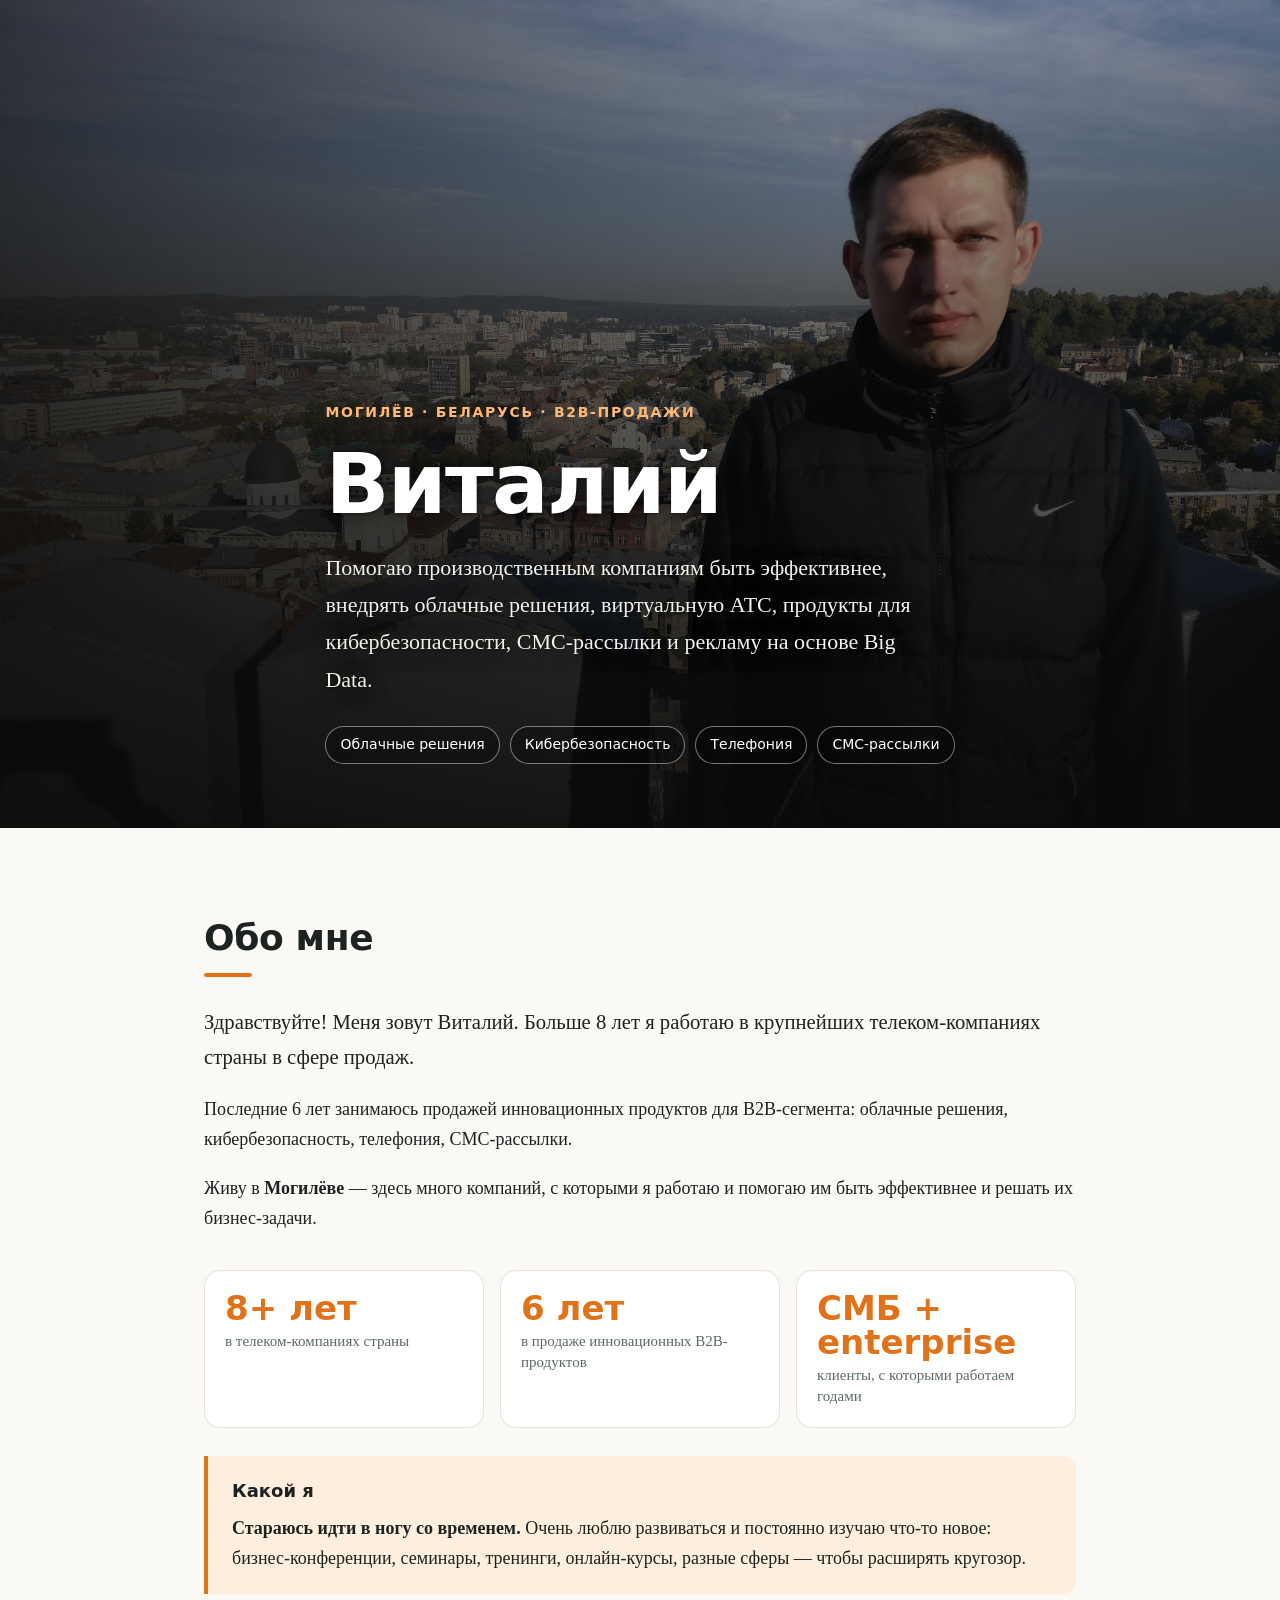
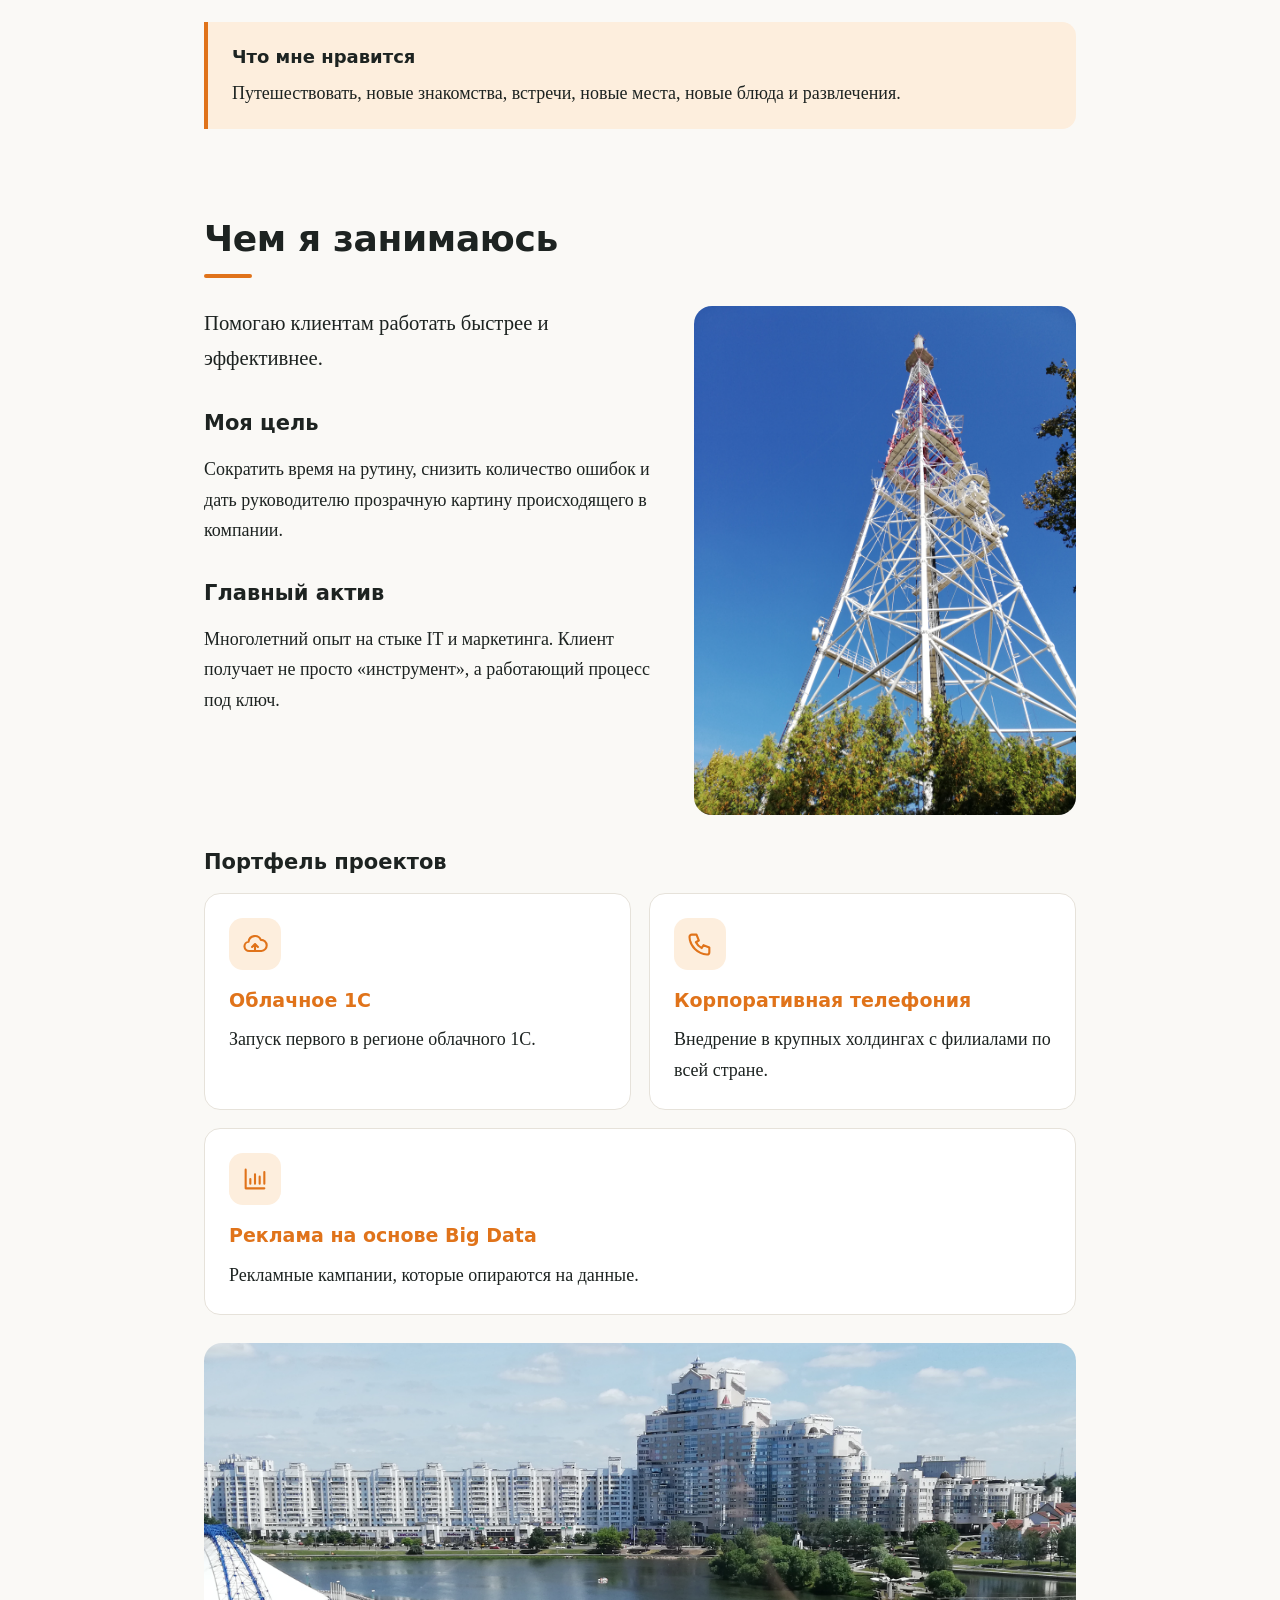
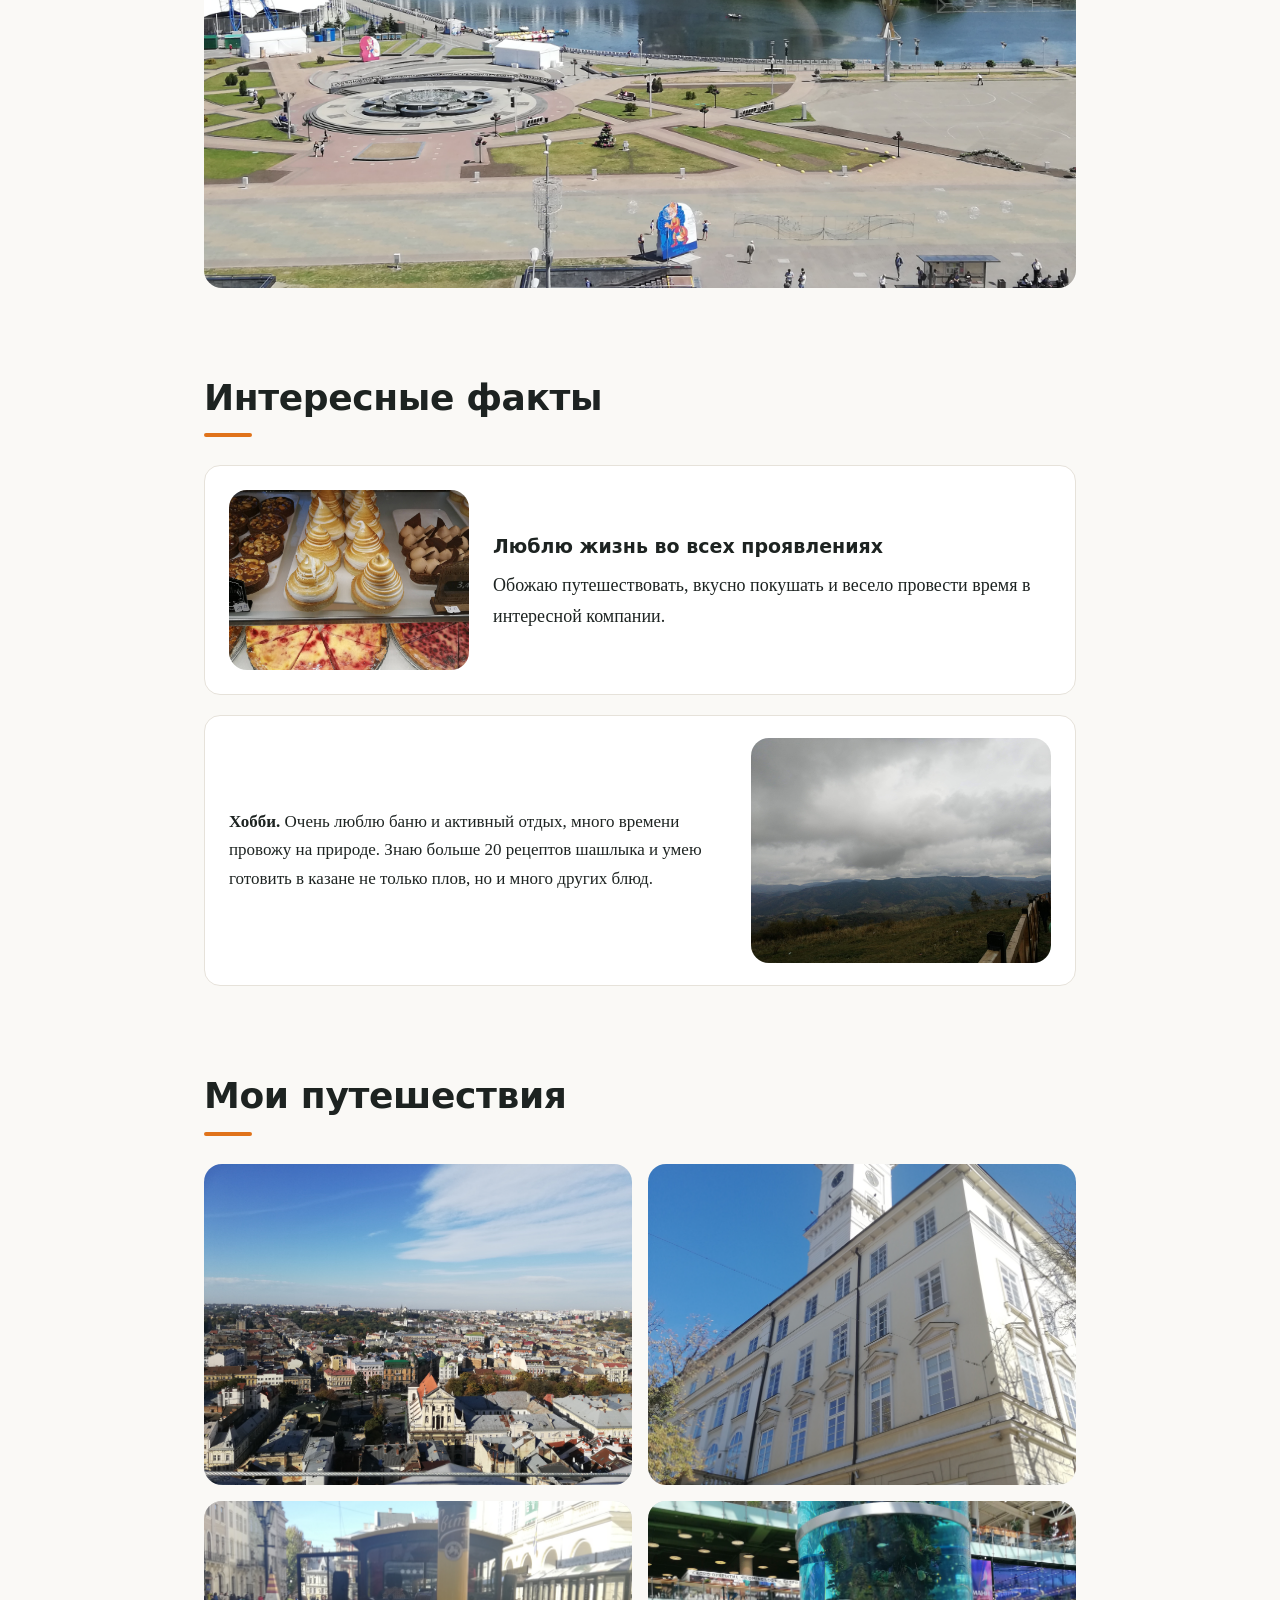
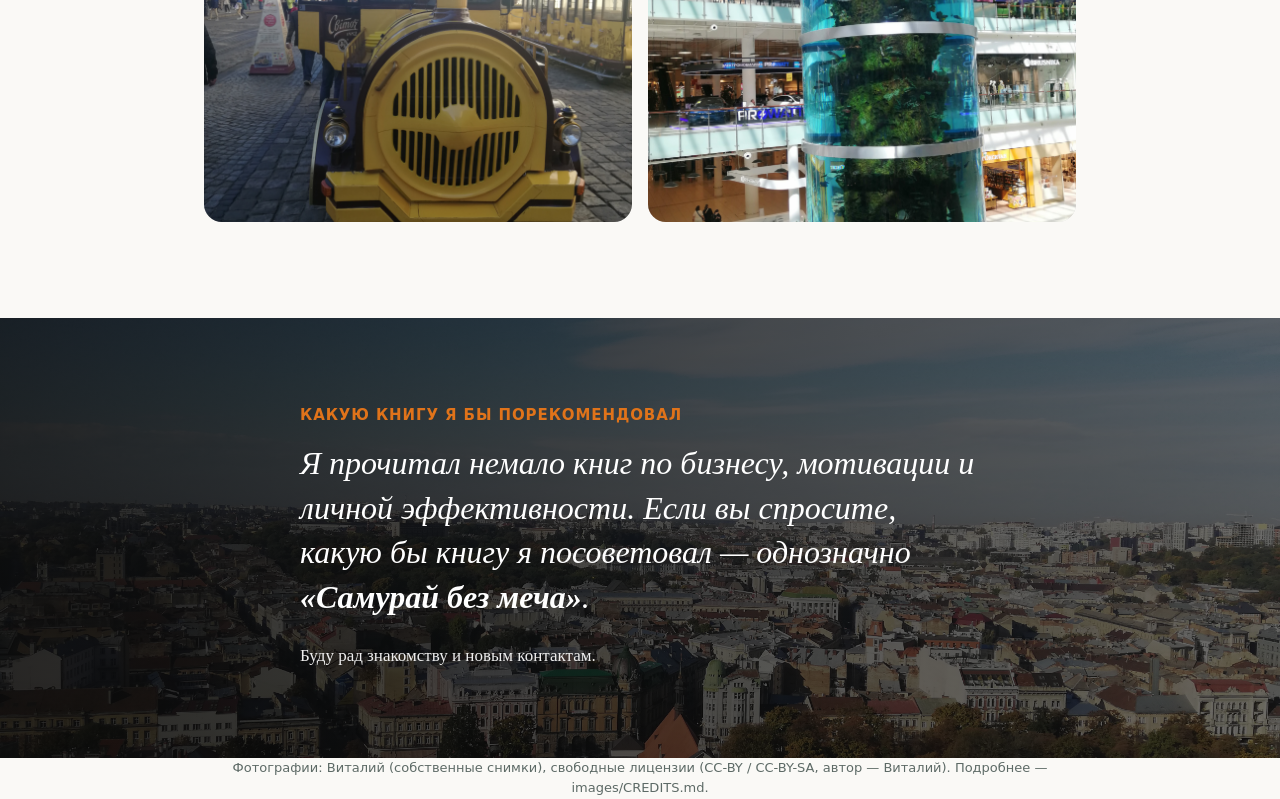
==== index.html @ 1b04d315 "Persona page Co-Authored-By: Claude Sonnet 5.5 <noreply@anthropic.com>" ====
<!doctype html>
<html lang="ru">
<head>
<meta charset="utf-8">
<meta name="viewport" content="width=device-width, initial-scale=1">
<title>Виталий — Persona: B2B-продажи инновационных решений, Могилёв</title>
<meta name="description" content="Виталий из Могилёва: больше 8 лет в телеком-продажах, облачные решения, кибербезопасность, телефония и автоматизация бизнеса.">
<style>
:root{--accent:#e0731a;--accent-soft:#fdeedd;--ink:#1d2321;--muted:#5d6a66;--bg:#faf9f6;--card:#fff;--line:#e6e2da}
*{box-sizing:border-box;margin:0;padding:0}
html{scroll-behavior:smooth}
body{font-family:Georgia,"Times New Roman",serif;color:var(--ink);background:var(--bg);line-height:1.7;font-size:18px;-webkit-font-smoothing:antialiased}
h1,h2,h3,.tag,.chip{font-family:"Segoe UI",system-ui,-apple-system,Roboto,Helvetica,Arial,sans-serif}
.wrap{max-width:920px;margin:0 auto;padding:0 24px}
section{padding:88px 0 0}
h2{font-size:clamp(28px,4vw,36px);line-height:1.2;letter-spacing:-.01em;margin-bottom:28px}
h2::after{content:"";display:block;width:48px;height:4px;background:var(--accent);border-radius:2px;margin-top:14px}
p+p{margin-top:1em}
img{display:block;width:100%;height:100%;object-fit:cover}
b{color:var(--ink)}

.hero{position:relative;min-height:92vh;display:flex;align-items:flex-end;color:#fff;overflow:hidden;background:#111}
.hero>img{position:absolute;top:0;bottom:0;right:0;left:0;width:100%;object-position:80% 30%}
.hero::before{content:"";position:absolute;inset:0;z-index:1;background:linear-gradient(to top,rgba(10,10,10,.92) 0%,rgba(10,10,10,.7) 40%,rgba(10,10,10,.3) 100%),linear-gradient(to right,rgba(10,10,10,.65) 0%,rgba(10,10,10,0) 65%)}
.hero h1,.hero p{text-shadow:0 1px 3px rgba(0,0,0,.35),0 2px 22px rgba(0,0,0,.6)}
.hero .wrap{max-width:900px;position:relative;z-index:2;padding-bottom:64px;padding-top:100px}
.tag{display:inline-block;font-size:14px;letter-spacing:.12em;text-transform:uppercase;color:var(--accent);font-weight:600;margin-bottom:16px}
.hero h1{font-size:clamp(44px,9vw,84px);line-height:1.05;letter-spacing:-.02em;margin-bottom:20px}
.hero p{max-width:620px;font-size:clamp(18px,2.4vw,22px);color:#f1f1ee}
.chips{display:flex;flex-wrap:wrap;gap:10px;margin-top:28px}
.chip{font-size:14px;padding:6px 14px;border:1px solid rgba(255,255,255,.45);border-radius:99px;background:rgba(0,0,0,.25)}

.lead{font-size:1.15em}
.about{display:grid;grid-template-columns:1fr;gap:32px}
.stats{display:grid;grid-template-columns:repeat(3,1fr);gap:16px;margin-top:36px}
.stat{background:var(--card);border:1px solid var(--line);border-radius:16px;padding:20px}
.stat strong{display:block;font:700 34px/1 "Segoe UI",system-ui,sans-serif;color:var(--accent);margin-bottom:6px}
.stat span{font-size:15px;color:var(--muted);line-height:1.4;display:block}
.quote-box{background:var(--accent-soft);border-left:4px solid var(--accent);border-radius:0 14px 14px 0;padding:20px 24px;margin-top:28px}
.quote-box h3{font-size:18px;margin-bottom:6px}

.work{display:grid;grid-template-columns:1.2fr 1fr;gap:32px;align-items:start}
.photo{border-radius:18px;overflow:hidden;background:#ddd}
.photo.tall{aspect-ratio:3/4}
.photo.wide{aspect-ratio:16/10}
.stack{display:grid;gap:20px}
h3.sub{font-size:21px;margin:30px 0 12px}
.projects{list-style:none;display:grid;gap:12px}
.projects li{background:var(--card);border:1px solid var(--line);border-radius:14px;padding:16px 20px 16px 52px;position:relative;font-family:"Segoe UI",system-ui,sans-serif;font-weight:600;font-size:17px;line-height:1.45}
.projects li::before{content:"";position:absolute;left:20px;top:22px;width:14px;height:14px;border-radius:50%;background:var(--accent)}

.facts{display:grid;grid-template-columns:repeat(2,1fr);gap:20px}
.cards{display:grid;grid-template-columns:repeat(2,1fr);gap:18px}
.cards .wide{grid-column:1/-1}
.ico{width:52px;height:52px;border-radius:14px;background:var(--accent-soft);color:var(--accent);display:flex;align-items:center;justify-content:center;margin-bottom:14px}
.ico svg{width:28px;height:28px;fill:none;stroke:currentColor;stroke-width:1.8;stroke-linecap:round;stroke-linejoin:round}
.card.pc h3{color:var(--accent)}
.facts.nf{list-style:none;grid-template-columns:1fr;counter-reset:f}
.facts.nf li{counter-increment:f;position:relative;padding:22px 24px 22px 72px;background:var(--card);border:1px solid var(--line);border-radius:16px;font-size:17px}
.facts.nf li::before{content:counter(f);position:absolute;left:22px;top:20px;width:34px;height:34px;border-radius:50%;background:var(--accent);color:#fff;font:700 16px/34px "Segoe UI",system-ui,sans-serif;text-align:center}
.facts.nf li.hobby{counter-increment:none;padding-left:24px;display:grid;grid-template-columns:1fr minmax(180px,300px);gap:24px;align-items:center}
.facts.nf li.hobby::before{display:none}
.facts.nf li.hobby .photo{aspect-ratio:4/3}
.card{background:var(--card);border:1px solid var(--line);border-radius:16px;padding:24px}
.card h3{font-size:19px;margin-bottom:8px}
.card.full{grid-column:1/-1}
.card.media{display:grid;grid-template-columns:240px 1fr;gap:24px;align-items:center}
.card.media .photo{aspect-ratio:4/3}
.gallery{display:grid;grid-template-columns:repeat(2,1fr);gap:16px}
.gallery .photo{position:relative;aspect-ratio:4/3;margin:0}
.gallery figcaption{position:absolute;left:0;right:0;bottom:0;padding:36px 16px 12px;color:#fff;font:600 15px/1.3 "Segoe UI",system-ui,sans-serif;background:linear-gradient(to top,rgba(0,0,0,.7),rgba(0,0,0,0))}

.finale{position:relative;margin-top:96px;color:#fff;overflow:hidden;background:#111;min-height:440px;display:flex;align-items:center}
.finale>img{position:absolute;inset:0;object-position:50% 45%}
.finale::before{content:"";position:absolute;inset:0;z-index:1;background:linear-gradient(90deg,rgba(10,10,10,.86),rgba(10,10,10,.58))}
.finale .wrap{position:relative;z-index:2;padding-top:72px;padding-bottom:72px}
blockquote{font-size:clamp(22px,3.4vw,32px);line-height:1.4;max-width:680px;font-style:italic}
blockquote small{display:block;font:600 15px/1.5 "Segoe UI",system-ui,sans-serif;font-style:normal;color:var(--accent);margin-top:18px;letter-spacing:.06em;text-transform:uppercase}
.finale p.note{margin-top:22px;max-width:560px;color:#eee;font-size:17px}

footer{padding:36px 0 44px;font:13px/1.6 "Segoe UI",system-ui,sans-serif;color:var(--muted);text-align:center}

@media(max-width:720px){
 body{font-size:17px}
 section{padding-top:64px}
 .work,.facts,.cards,.facts.nf li.hobby{grid-template-columns:1fr}
 .stats{grid-template-columns:1fr}
 .hero{min-height:80vh}
 .hero>img{object-position:78% 30%}
 .hero::before{background:linear-gradient(to top,rgba(10,12,12,.9) 0%,rgba(10,12,12,.6) 45%,rgba(10,12,12,.2) 100%)}
 .card.media,.gallery{grid-template-columns:1fr}
 .finale{min-height:0}
}
</style>
</head>
<body>

<header class="hero">
  <img src="images/me.jpg" alt="Виталий">
  <div class="wrap">
    <span class="tag" style="color:#ffb877">Могилёв · Беларусь · B2B-продажи</span>
    <h1>Виталий</h1>
    <p>Помогаю производственным компаниям быть эффективнее, внедрять облачные решения, виртуальную АТС, продукты для кибербезопасности, СМС-рассылки и рекламу на основе Big Data.</p>
    <div class="chips"><span class="chip">Облачные решения</span><span class="chip">Кибербезопасность</span><span class="chip">Телефония</span><span class="chip">СМС-рассылки</span></div>
  </div>
</header>

<main class="wrap">

<section id="about">
  <h2>Обо мне</h2>
  <div class="about">
    <div>
      <p class="lead">Здравствуйте! Меня зовут Виталий. Больше 8 лет я работаю в крупнейших телеком-компаниях страны в сфере продаж.</p>
      <p>Последние 6 лет занимаюсь продажей инновационных продуктов для B2B-сегмента: облачные решения, кибербезопасность, телефония, СМС-рассылки.</p>
      <p>Живу в <b>Могилёве</b> — здесь много компаний, с которыми я работаю и помогаю им быть эффективнее и решать их бизнес-задачи.</p>
    </div>
  </div>
  <div class="stats">
    <div class="stat"><strong>8+ лет</strong><span>в телеком-компаниях страны</span></div>
    <div class="stat"><strong>6 лет</strong><span>в продаже инновационных B2B-продуктов</span></div>
    <div class="stat"><strong>СМБ + enterprise</strong><span>клиенты, с которыми работаем годами</span></div>
  </div>
  <div class="quote-box">
    <h3>Какой я</h3>
    <p><b>Стараюсь идти в ногу со временем.</b> Очень люблю развиваться и постоянно изучаю что-то новое: бизнес-конференции, семинары, тренинги, онлайн-курсы, разные сферы — чтобы расширять кругозор.</p>
  </div>
  <div class="quote-box">
    <h3>Что мне нравится</h3>
    <p>Путешествовать, новые знакомства, встречи, новые места, новые блюда и развлечения.</p>
  </div>
</section>

<section id="work">
  <h2>Чем я занимаюсь</h2>
  <div class="work">
    <div>
      <p class="lead">Помогаю клиентам работать быстрее и эффективнее.</p>
      <h3 class="sub">Моя цель</h3>
      <p>Сократить время на рутину, снизить количество ошибок и дать руководителю прозрачную картину происходящего в компании.</p>
      <h3 class="sub">Главный актив</h3>
      <p>Многолетний опыт на стыке IT и маркетинга. Клиент получает не просто «инструмент», а работающий процесс под ключ.</p>
    </div>
    <div class="stack">
      <div class="photo tall"><img src="images/telecom.jpg" alt="Телеком" loading="lazy"></div>
    </div>
  </div>

  <h3 class="sub">Портфель проектов</h3>
  <div class="cards">
    <article class="card pc">
      <div class="ico" aria-hidden="true"><svg viewBox="0 0 24 24"><path d="M7 18a4 4 0 0 1-.5-7.97A5.5 5.5 0 0 1 17 8.5a4.75 4.75 0 0 1 .5 9.5z"/><path d="M12 12v5M9.5 14.5 12 12l2.5 2.5"/></svg></div>
      <h3>Облачное 1С</h3>
      <p>Запуск первого в регионе облачного 1С.</p>
    </article>
    <article class="card pc">
      <div class="ico" aria-hidden="true"><svg viewBox="0 0 24 24"><path d="M5 4h4l2 5-2.5 1.5a11 11 0 0 0 5 5L15 13l5 2v4a2 2 0 0 1-2 2A16 16 0 0 1 3 6a2 2 0 0 1 2-2z"/></svg></div>
      <h3>Корпоративная телефония</h3>
      <p>Внедрение в крупных холдингах с филиалами по всей стране.</p>
    </article>
    <article class="card pc wide">
      <div class="ico" aria-hidden="true"><svg viewBox="0 0 24 24"><path d="M4 20V4M4 20h16"/><path d="M8 16v-4M12 16V8M16 16v-6M20 16V6"/></svg></div>
      <h3>Реклама на основе Big Data</h3>
      <p>Рекламные кампании, которые опираются на данные.</p>
    </article>
  </div>
  <div class="photo wide" style="margin-top:28px"><img src="images/MINSK.jpg" alt="Современный город" loading="lazy"></div>
</section>

<section id="facts">
  <h2>Интересные факты</h2>
  <div class="card media">
    <div class="photo"><img src="images/cake.jpg" alt="Десерты в витрине" loading="lazy"></div>
    <div>
      <h3>Люблю жизнь во всех проявлениях</h3>
      <p>Обожаю путешествовать, вкусно покушать и весело провести время в интересной компании.</p>
    </div>
  </div>
  <ol class="facts nf" style="margin-top:20px">
    <li class="hobby"><span><b>Хобби.</b> Очень люблю баню и активный отдых, много времени провожу на природе. Знаю больше 20 рецептов шашлыка и умею готовить в казане не только плов, но и много других блюд.</span><div class="photo wide"><img src="images/mountain.jpg" alt="Горы и природа" loading="lazy"></div></li>
  </ol>
</section>

<section id="places">
  <h2>Мои путешествия</h2>
  <div class="gallery">
    <figure class="photo"><img src="images/city.jpg" alt="Старый город сверху" loading="lazy"></figure>
    <figure class="photo"><img src="images/travel.jpg" alt="Ратуша со старинной башней" loading="lazy"></figure>
    <figure class="photo"><img src="images/train.jpg" alt="Туристический паровозик" loading="lazy" style="object-position:50% 55%"></figure>
    <figure class="photo"><img src="images/aqua.jpg" alt="Огромный аквариум" loading="lazy"></figure>
  </div>
</section>

</main>

<div class="finale">
  <img src="images/city.jpg" alt="" loading="lazy">
  <div class="wrap">
    <blockquote><small style="margin:0 0 14px">Какую книгу я бы порекомендовал</small>Я прочитал немало книг по бизнесу, мотивации и личной эффективности. Если вы спросите, какую бы книгу я посоветовал — однозначно <b style="color:#fff">«Самурай без меча»</b>.</blockquote>
    <p class="note">Буду рад знакомству и новым контактам.</p>
  </div>
</div>

<footer class="wrap">
  Фотографии: Виталий (собственные снимки), свободные лицензии (CC-BY / CC-BY-SA, автор — Виталий). Подробнее — images/CREDITS.md.
</footer>

</body>
</html>
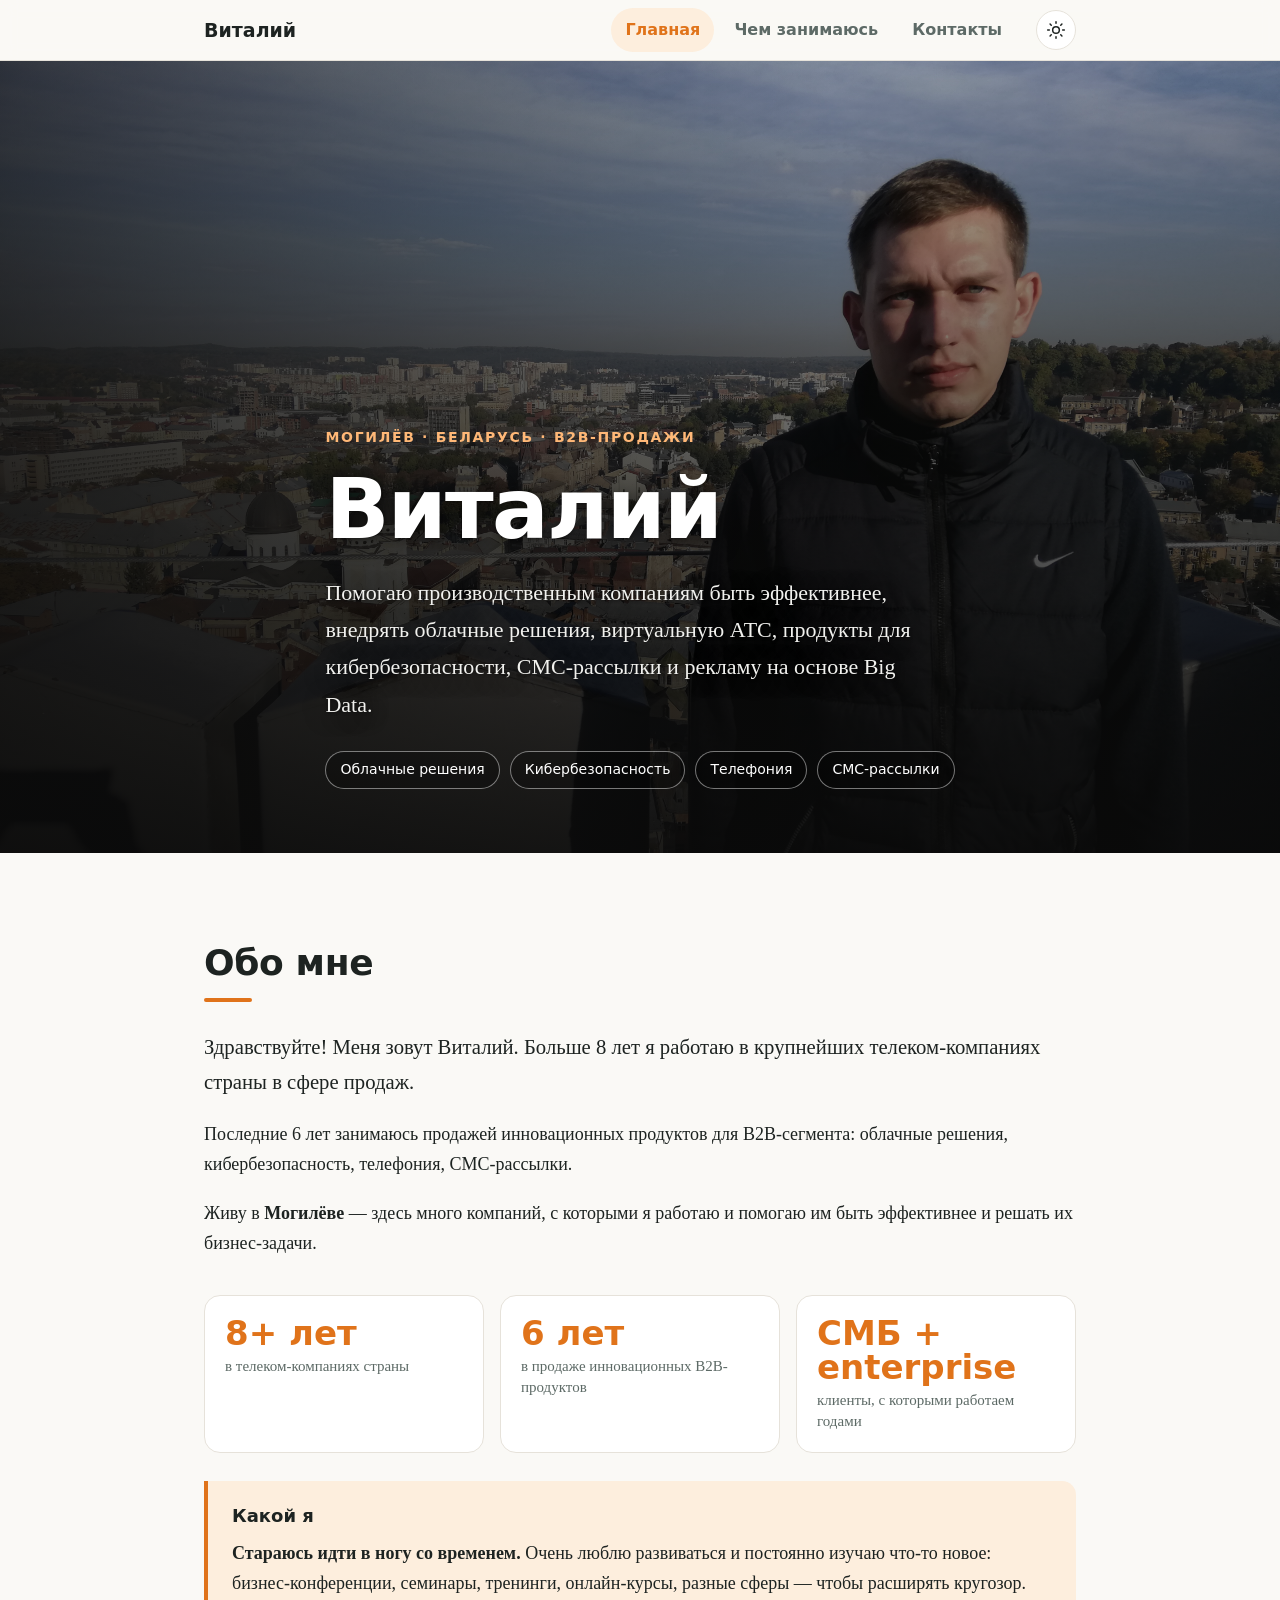
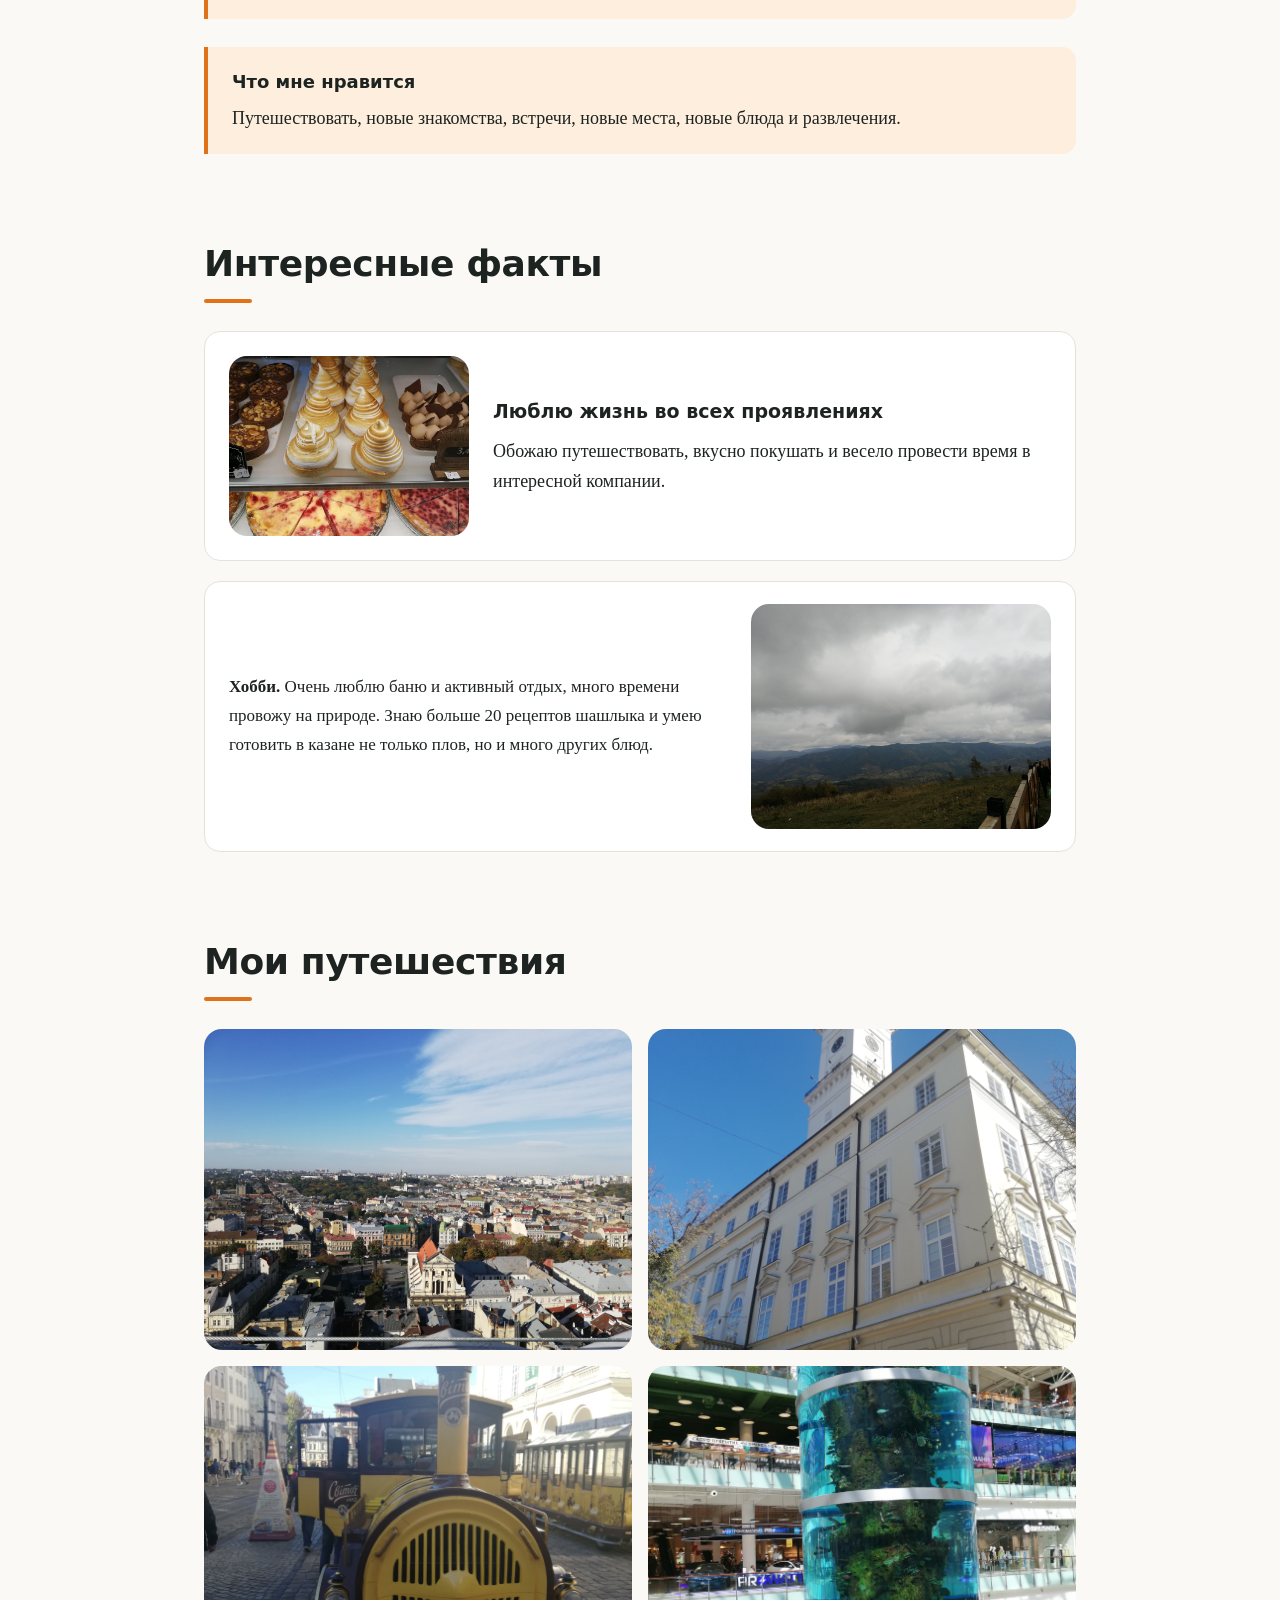
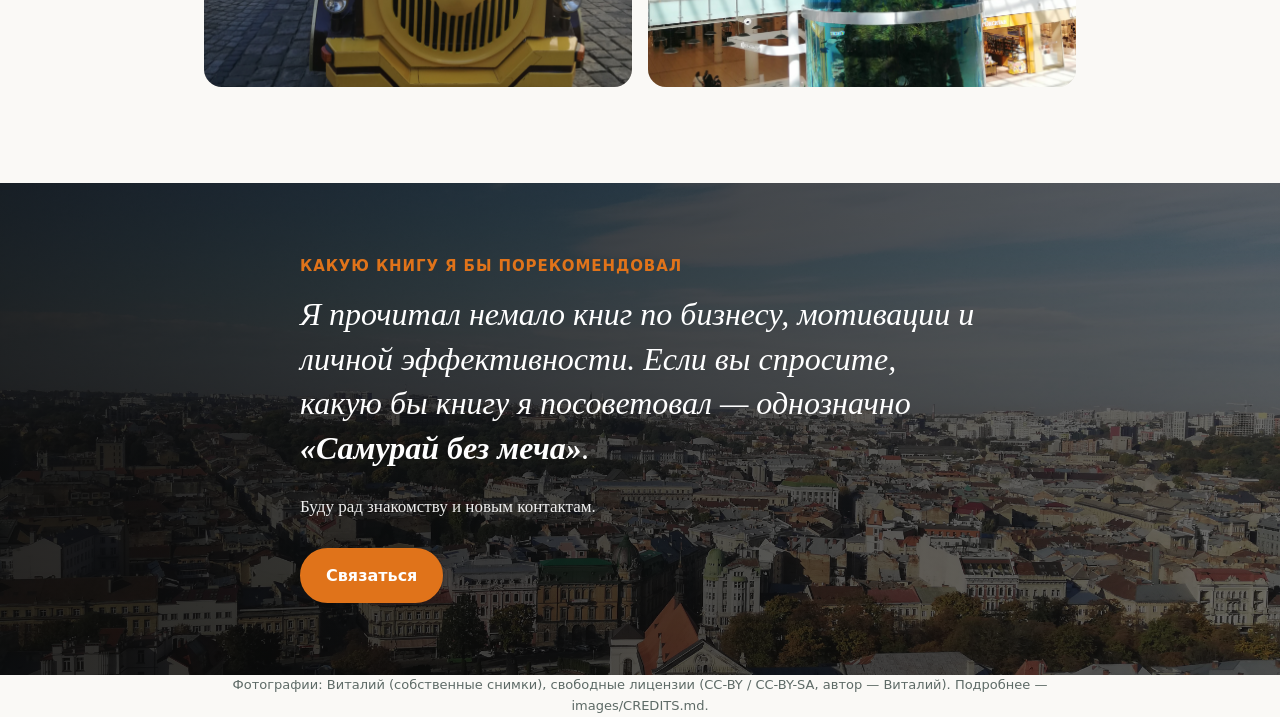
==== commit df01531a: "Многостраничный сайт: меню, страница контактов, переключатель темы Co-Authored-By: Claude Sonnet 5.5" ====
--- a/index.html
+++ b/index.html
@@ -5,95 +5,28 @@
 <meta name="viewport" content="width=device-width, initial-scale=1">
 <title>Виталий — Persona: B2B-продажи инновационных решений, Могилёв</title>
 <meta name="description" content="Виталий из Могилёва: больше 8 лет в телеком-продажах, облачные решения, кибербезопасность, телефония и автоматизация бизнеса.">
-<style>
-:root{--accent:#e0731a;--accent-soft:#fdeedd;--ink:#1d2321;--muted:#5d6a66;--bg:#faf9f6;--card:#fff;--line:#e6e2da}
-*{box-sizing:border-box;margin:0;padding:0}
-html{scroll-behavior:smooth}
-body{font-family:Georgia,"Times New Roman",serif;color:var(--ink);background:var(--bg);line-height:1.7;font-size:18px;-webkit-font-smoothing:antialiased}
-h1,h2,h3,.tag,.chip{font-family:"Segoe UI",system-ui,-apple-system,Roboto,Helvetica,Arial,sans-serif}
-.wrap{max-width:920px;margin:0 auto;padding:0 24px}
-section{padding:88px 0 0}
-h2{font-size:clamp(28px,4vw,36px);line-height:1.2;letter-spacing:-.01em;margin-bottom:28px}
-h2::after{content:"";display:block;width:48px;height:4px;background:var(--accent);border-radius:2px;margin-top:14px}
-p+p{margin-top:1em}
-img{display:block;width:100%;height:100%;object-fit:cover}
-b{color:var(--ink)}
-
-.hero{position:relative;min-height:92vh;display:flex;align-items:flex-end;color:#fff;overflow:hidden;background:#111}
-.hero>img{position:absolute;top:0;bottom:0;right:0;left:0;width:100%;object-position:80% 30%}
-.hero::before{content:"";position:absolute;inset:0;z-index:1;background:linear-gradient(to top,rgba(10,10,10,.92) 0%,rgba(10,10,10,.7) 40%,rgba(10,10,10,.3) 100%),linear-gradient(to right,rgba(10,10,10,.65) 0%,rgba(10,10,10,0) 65%)}
-.hero h1,.hero p{text-shadow:0 1px 3px rgba(0,0,0,.35),0 2px 22px rgba(0,0,0,.6)}
-.hero .wrap{max-width:900px;position:relative;z-index:2;padding-bottom:64px;padding-top:100px}
-.tag{display:inline-block;font-size:14px;letter-spacing:.12em;text-transform:uppercase;color:var(--accent);font-weight:600;margin-bottom:16px}
-.hero h1{font-size:clamp(44px,9vw,84px);line-height:1.05;letter-spacing:-.02em;margin-bottom:20px}
-.hero p{max-width:620px;font-size:clamp(18px,2.4vw,22px);color:#f1f1ee}
-.chips{display:flex;flex-wrap:wrap;gap:10px;margin-top:28px}
-.chip{font-size:14px;padding:6px 14px;border:1px solid rgba(255,255,255,.45);border-radius:99px;background:rgba(0,0,0,.25)}
-
-.lead{font-size:1.15em}
-.about{display:grid;grid-template-columns:1fr;gap:32px}
-.stats{display:grid;grid-template-columns:repeat(3,1fr);gap:16px;margin-top:36px}
-.stat{background:var(--card);border:1px solid var(--line);border-radius:16px;padding:20px}
-.stat strong{display:block;font:700 34px/1 "Segoe UI",system-ui,sans-serif;color:var(--accent);margin-bottom:6px}
-.stat span{font-size:15px;color:var(--muted);line-height:1.4;display:block}
-.quote-box{background:var(--accent-soft);border-left:4px solid var(--accent);border-radius:0 14px 14px 0;padding:20px 24px;margin-top:28px}
-.quote-box h3{font-size:18px;margin-bottom:6px}
-
-.work{display:grid;grid-template-columns:1.2fr 1fr;gap:32px;align-items:start}
-.photo{border-radius:18px;overflow:hidden;background:#ddd}
-.photo.tall{aspect-ratio:3/4}
-.photo.wide{aspect-ratio:16/10}
-.stack{display:grid;gap:20px}
-h3.sub{font-size:21px;margin:30px 0 12px}
-.projects{list-style:none;display:grid;gap:12px}
-.projects li{background:var(--card);border:1px solid var(--line);border-radius:14px;padding:16px 20px 16px 52px;position:relative;font-family:"Segoe UI",system-ui,sans-serif;font-weight:600;font-size:17px;line-height:1.45}
-.projects li::before{content:"";position:absolute;left:20px;top:22px;width:14px;height:14px;border-radius:50%;background:var(--accent)}
-
-.facts{display:grid;grid-template-columns:repeat(2,1fr);gap:20px}
-.cards{display:grid;grid-template-columns:repeat(2,1fr);gap:18px}
-.cards .wide{grid-column:1/-1}
-.ico{width:52px;height:52px;border-radius:14px;background:var(--accent-soft);color:var(--accent);display:flex;align-items:center;justify-content:center;margin-bottom:14px}
-.ico svg{width:28px;height:28px;fill:none;stroke:currentColor;stroke-width:1.8;stroke-linecap:round;stroke-linejoin:round}
-.card.pc h3{color:var(--accent)}
-.facts.nf{list-style:none;grid-template-columns:1fr;counter-reset:f}
-.facts.nf li{counter-increment:f;position:relative;padding:22px 24px 22px 72px;background:var(--card);border:1px solid var(--line);border-radius:16px;font-size:17px}
-.facts.nf li::before{content:counter(f);position:absolute;left:22px;top:20px;width:34px;height:34px;border-radius:50%;background:var(--accent);color:#fff;font:700 16px/34px "Segoe UI",system-ui,sans-serif;text-align:center}
-.facts.nf li.hobby{counter-increment:none;padding-left:24px;display:grid;grid-template-columns:1fr minmax(180px,300px);gap:24px;align-items:center}
-.facts.nf li.hobby::before{display:none}
-.facts.nf li.hobby .photo{aspect-ratio:4/3}
-.card{background:var(--card);border:1px solid var(--line);border-radius:16px;padding:24px}
-.card h3{font-size:19px;margin-bottom:8px}
-.card.full{grid-column:1/-1}
-.card.media{display:grid;grid-template-columns:240px 1fr;gap:24px;align-items:center}
-.card.media .photo{aspect-ratio:4/3}
-.gallery{display:grid;grid-template-columns:repeat(2,1fr);gap:16px}
-.gallery .photo{position:relative;aspect-ratio:4/3;margin:0}
-.gallery figcaption{position:absolute;left:0;right:0;bottom:0;padding:36px 16px 12px;color:#fff;font:600 15px/1.3 "Segoe UI",system-ui,sans-serif;background:linear-gradient(to top,rgba(0,0,0,.7),rgba(0,0,0,0))}
-
-.finale{position:relative;margin-top:96px;color:#fff;overflow:hidden;background:#111;min-height:440px;display:flex;align-items:center}
-.finale>img{position:absolute;inset:0;object-position:50% 45%}
-.finale::before{content:"";position:absolute;inset:0;z-index:1;background:linear-gradient(90deg,rgba(10,10,10,.86),rgba(10,10,10,.58))}
-.finale .wrap{position:relative;z-index:2;padding-top:72px;padding-bottom:72px}
-blockquote{font-size:clamp(22px,3.4vw,32px);line-height:1.4;max-width:680px;font-style:italic}
-blockquote small{display:block;font:600 15px/1.5 "Segoe UI",system-ui,sans-serif;font-style:normal;color:var(--accent);margin-top:18px;letter-spacing:.06em;text-transform:uppercase}
-.finale p.note{margin-top:22px;max-width:560px;color:#eee;font-size:17px}
-
-footer{padding:36px 0 44px;font:13px/1.6 "Segoe UI",system-ui,sans-serif;color:var(--muted);text-align:center}
-
-@media(max-width:720px){
- body{font-size:17px}
- section{padding-top:64px}
- .work,.facts,.cards,.facts.nf li.hobby{grid-template-columns:1fr}
- .stats{grid-template-columns:1fr}
- .hero{min-height:80vh}
- .hero>img{object-position:78% 30%}
- .hero::before{background:linear-gradient(to top,rgba(10,12,12,.9) 0%,rgba(10,12,12,.6) 45%,rgba(10,12,12,.2) 100%)}
- .card.media,.gallery{grid-template-columns:1fr}
- .finale{min-height:0}
-}
-</style>
+<script>try{var t=localStorage.getItem('theme');if(t)document.documentElement.setAttribute('data-theme',t)}catch(e){}</script>
+<link rel="stylesheet" href="style.css">
 </head>
 <body>
+
+<nav class="site-nav" aria-label="Основное меню">
+  <div class="wrap">
+    <a class="brand" href="index.html">Виталий</a>
+    <div class="menu" id="menu">
+      <a href="index.html" aria-current="page">Главная</a>
+      <a href="work.html">Чем занимаюсь</a>
+      <a href="contacts.html">Контакты</a>
+    </div>
+    <button class="icon-btn" id="theme-toggle" type="button" aria-pressed="false" aria-label="Включить тёмную тему">
+      <svg class="sun" viewBox="0 0 24 24" aria-hidden="true"><circle cx="12" cy="12" r="4"/><path d="M12 2v2M12 20v2M4.9 4.9l1.4 1.4M17.7 17.7l1.4 1.4M2 12h2M20 12h2M4.9 19.1l1.4-1.4M17.7 6.3l1.4-1.4"/></svg>
+      <svg class="moon" viewBox="0 0 24 24" aria-hidden="true"><path d="M21 12.8A9 9 0 1 1 11.2 3a7 7 0 0 0 9.8 9.8z"/></svg>
+    </button>
+    <button class="icon-btn" id="menu-toggle" type="button" aria-expanded="false" aria-controls="menu" aria-label="Меню">
+      <svg viewBox="0 0 24 24" aria-hidden="true"><path d="M4 7h16M4 12h16M4 17h16"/></svg>
+    </button>
+  </div>
+</nav>
 
 <header class="hero">
   <img src="images/me.jpg" alt="Виталий">
@@ -131,42 +64,6 @@
   </div>
 </section>
 
-<section id="work">
-  <h2>Чем я занимаюсь</h2>
-  <div class="work">
-    <div>
-      <p class="lead">Помогаю клиентам работать быстрее и эффективнее.</p>
-      <h3 class="sub">Моя цель</h3>
-      <p>Сократить время на рутину, снизить количество ошибок и дать руководителю прозрачную картину происходящего в компании.</p>
-      <h3 class="sub">Главный актив</h3>
-      <p>Многолетний опыт на стыке IT и маркетинга. Клиент получает не просто «инструмент», а работающий процесс под ключ.</p>
-    </div>
-    <div class="stack">
-      <div class="photo tall"><img src="images/telecom.jpg" alt="Телеком" loading="lazy"></div>
-    </div>
-  </div>
-
-  <h3 class="sub">Портфель проектов</h3>
-  <div class="cards">
-    <article class="card pc">
-      <div class="ico" aria-hidden="true"><svg viewBox="0 0 24 24"><path d="M7 18a4 4 0 0 1-.5-7.97A5.5 5.5 0 0 1 17 8.5a4.75 4.75 0 0 1 .5 9.5z"/><path d="M12 12v5M9.5 14.5 12 12l2.5 2.5"/></svg></div>
-      <h3>Облачное 1С</h3>
-      <p>Запуск первого в регионе облачного 1С.</p>
-    </article>
-    <article class="card pc">
-      <div class="ico" aria-hidden="true"><svg viewBox="0 0 24 24"><path d="M5 4h4l2 5-2.5 1.5a11 11 0 0 0 5 5L15 13l5 2v4a2 2 0 0 1-2 2A16 16 0 0 1 3 6a2 2 0 0 1 2-2z"/></svg></div>
-      <h3>Корпоративная телефония</h3>
-      <p>Внедрение в крупных холдингах с филиалами по всей стране.</p>
-    </article>
-    <article class="card pc wide">
-      <div class="ico" aria-hidden="true"><svg viewBox="0 0 24 24"><path d="M4 20V4M4 20h16"/><path d="M8 16v-4M12 16V8M16 16v-6M20 16V6"/></svg></div>
-      <h3>Реклама на основе Big Data</h3>
-      <p>Рекламные кампании, которые опираются на данные.</p>
-    </article>
-  </div>
-  <div class="photo wide" style="margin-top:28px"><img src="images/MINSK.jpg" alt="Современный город" loading="lazy"></div>
-</section>
-
 <section id="facts">
   <h2>Интересные факты</h2>
   <div class="card media">
@@ -198,6 +95,7 @@
   <div class="wrap">
     <blockquote><small style="margin:0 0 14px">Какую книгу я бы порекомендовал</small>Я прочитал немало книг по бизнесу, мотивации и личной эффективности. Если вы спросите, какую бы книгу я посоветовал — однозначно <b style="color:#fff">«Самурай без меча»</b>.</blockquote>
     <p class="note">Буду рад знакомству и новым контактам.</p>
+    <a class="btn" href="contacts.html">Связаться</a>
   </div>
 </div>
 
@@ -205,5 +103,6 @@
   Фотографии: Виталий (собственные снимки), свободные лицензии (CC-BY / CC-BY-SA, автор — Виталий). Подробнее — images/CREDITS.md.
 </footer>
 
+<script src="site.js"></script>
 </body>
 </html>
--- a/style.css
+++ b/style.css
@@ -0,0 +1,123 @@
+:root{--accent:#e0731a;--accent-soft:#fdeedd;--ink:#1d2321;--muted:#5d6a66;--bg:#faf9f6;--card:#fff;--line:#e6e2da;--nav-bg:rgba(250,249,246,.9)}
+html[data-theme="dark"]{--accent:#f08a35;--accent-soft:#2c2116;--ink:#ecebe6;--muted:#a3aea9;--bg:#121513;--card:#1b1f1d;--line:#2d3532;--nav-bg:rgba(18,21,19,.9)}
+*{box-sizing:border-box;margin:0;padding:0}
+html{scroll-behavior:smooth}
+body{font-family:Georgia,"Times New Roman",serif;color:var(--ink);background:var(--bg);line-height:1.7;font-size:18px;-webkit-font-smoothing:antialiased}
+h1,h2,h3,.tag,.chip,.btn,.site-nav{font-family:"Segoe UI",system-ui,-apple-system,Roboto,Helvetica,Arial,sans-serif}
+.wrap{max-width:920px;margin:0 auto;padding:0 24px}
+section{padding:88px 0 0}
+h2{font-size:clamp(28px,4vw,36px);line-height:1.2;letter-spacing:-.01em;margin-bottom:28px}
+h2::after{content:"";display:block;width:48px;height:4px;background:var(--accent);border-radius:2px;margin-top:14px}
+p+p{margin-top:1em}
+img{display:block;width:100%;height:100%;object-fit:cover}
+b{color:var(--ink)}
+a{color:var(--accent)}
+
+.site-nav{position:sticky;top:0;z-index:10;background:var(--nav-bg);backdrop-filter:blur(8px);-webkit-backdrop-filter:blur(8px);border-bottom:1px solid var(--line)}
+.site-nav .wrap{display:flex;align-items:center;gap:20px;min-height:60px;max-width:920px}
+.brand{font-weight:700;font-size:19px;color:var(--ink);text-decoration:none;margin-right:auto}
+.menu{display:flex;align-items:center;gap:6px}
+.menu a{font-size:16px;font-weight:600;color:var(--muted);text-decoration:none;padding:8px 14px;border-radius:99px}
+.menu a:hover{color:var(--ink)}
+.menu a[aria-current="page"]{color:var(--accent);background:var(--accent-soft)}
+.icon-btn{width:40px;height:40px;border-radius:50%;border:1px solid var(--line);background:var(--card);color:var(--ink);display:inline-flex;align-items:center;justify-content:center;cursor:pointer}
+.icon-btn:hover{border-color:var(--accent);color:var(--accent)}
+.icon-btn svg{width:20px;height:20px;fill:none;stroke:currentColor;stroke-width:1.8;stroke-linecap:round;stroke-linejoin:round}
+#theme-toggle .moon{display:none}
+html[data-theme="dark"] #theme-toggle .sun{display:none}
+html[data-theme="dark"] #theme-toggle .moon{display:block}
+#menu-toggle{display:none}
+a:focus-visible,button:focus-visible,input:focus-visible,textarea:focus-visible{outline:3px solid var(--accent);outline-offset:2px}
+
+.hero{position:relative;min-height:88vh;display:flex;align-items:flex-end;color:#fff;overflow:hidden;background:#111}
+.hero>img{position:absolute;top:0;bottom:0;right:0;left:0;width:100%;object-position:80% 30%}
+.hero::before{content:"";position:absolute;inset:0;z-index:1;background:linear-gradient(to top,rgba(10,10,10,.92) 0%,rgba(10,10,10,.7) 40%,rgba(10,10,10,.3) 100%),linear-gradient(to right,rgba(10,10,10,.65) 0%,rgba(10,10,10,0) 65%)}
+.hero h1,.hero p{text-shadow:0 1px 3px rgba(0,0,0,.35),0 2px 22px rgba(0,0,0,.6)}
+.hero .wrap{max-width:900px;position:relative;z-index:2;padding-bottom:64px;padding-top:100px}
+.tag{display:inline-block;font-size:14px;letter-spacing:.12em;text-transform:uppercase;color:var(--accent);font-weight:600;margin-bottom:16px}
+.hero h1{font-size:clamp(44px,9vw,84px);line-height:1.05;letter-spacing:-.02em;margin-bottom:20px}
+.hero p{max-width:620px;font-size:clamp(18px,2.4vw,22px);color:#f1f1ee}
+.chips{display:flex;flex-wrap:wrap;gap:10px;margin-top:28px}
+.chip{font-size:14px;padding:6px 14px;border:1px solid rgba(255,255,255,.45);border-radius:99px;background:rgba(0,0,0,.25)}
+
+.lead{font-size:1.15em}
+.about{display:grid;grid-template-columns:1fr;gap:32px}
+.stats{display:grid;grid-template-columns:repeat(3,1fr);gap:16px;margin-top:36px}
+.stat{background:var(--card);border:1px solid var(--line);border-radius:16px;padding:20px}
+.stat strong{display:block;font:700 34px/1 "Segoe UI",system-ui,sans-serif;color:var(--accent);margin-bottom:6px}
+.stat span{font-size:15px;color:var(--muted);line-height:1.4;display:block}
+.quote-box{background:var(--accent-soft);border-left:4px solid var(--accent);border-radius:0 14px 14px 0;padding:20px 24px;margin-top:28px}
+.quote-box h3{font-size:18px;margin-bottom:6px}
+
+.work{display:grid;grid-template-columns:1.2fr 1fr;gap:32px;align-items:start}
+.photo{border-radius:18px;overflow:hidden;background:var(--line)}
+.photo.tall{aspect-ratio:3/4}
+.photo.wide{aspect-ratio:16/10}
+.stack{display:grid;gap:20px}
+h3.sub{font-size:21px;margin:30px 0 12px}
+
+.facts{display:grid;grid-template-columns:repeat(2,1fr);gap:20px}
+.cards{display:grid;grid-template-columns:repeat(2,1fr);gap:18px}
+.cards .wide{grid-column:1/-1}
+.ico{width:52px;height:52px;border-radius:14px;background:var(--accent-soft);color:var(--accent);display:flex;align-items:center;justify-content:center;margin-bottom:14px}
+.ico svg{width:28px;height:28px;fill:none;stroke:currentColor;stroke-width:1.8;stroke-linecap:round;stroke-linejoin:round}
+.card.pc h3{color:var(--accent)}
+.facts.nf{list-style:none;grid-template-columns:1fr;counter-reset:f}
+.facts.nf li{counter-increment:f;position:relative;padding:22px 24px 22px 72px;background:var(--card);border:1px solid var(--line);border-radius:16px;font-size:17px}
+.facts.nf li::before{content:counter(f);position:absolute;left:22px;top:20px;width:34px;height:34px;border-radius:50%;background:var(--accent);color:#fff;font:700 16px/34px "Segoe UI",system-ui,sans-serif;text-align:center}
+.facts.nf li.hobby{counter-increment:none;padding-left:24px;display:grid;grid-template-columns:1fr minmax(180px,300px);gap:24px;align-items:center}
+.facts.nf li.hobby::before{display:none}
+.facts.nf li.hobby .photo{aspect-ratio:4/3}
+.card{background:var(--card);border:1px solid var(--line);border-radius:16px;padding:24px}
+.card h3{font-size:19px;margin-bottom:8px}
+.card.full{grid-column:1/-1}
+.card.media{display:grid;grid-template-columns:240px 1fr;gap:24px;align-items:center}
+.card.media .photo{aspect-ratio:4/3}
+.gallery{display:grid;grid-template-columns:repeat(2,1fr);gap:16px}
+.gallery .photo{position:relative;aspect-ratio:4/3;margin:0}
+.gallery figcaption{position:absolute;left:0;right:0;bottom:0;padding:36px 16px 12px;color:#fff;font:600 15px/1.3 "Segoe UI",system-ui,sans-serif;background:linear-gradient(to top,rgba(0,0,0,.7),rgba(0,0,0,0))}
+
+.btn{display:inline-flex;align-items:center;gap:10px;font-size:16px;font-weight:600;padding:12px 24px;border-radius:99px;border:2px solid var(--accent);background:var(--accent);color:#fff;text-decoration:none;cursor:pointer}
+.btn:hover{filter:brightness(1.08)}
+.btn.ghost{background:transparent;color:var(--accent)}
+.btn[aria-disabled="true"]{opacity:.55;cursor:not-allowed}
+.btn svg{width:20px;height:20px;fill:currentColor}
+.finale .btn{margin-top:26px}
+
+.finale{position:relative;margin-top:96px;color:#fff;overflow:hidden;background:#111;min-height:440px;display:flex;align-items:center}
+.finale>img{position:absolute;inset:0;object-position:50% 45%}
+.finale::before{content:"";position:absolute;inset:0;z-index:1;background:linear-gradient(90deg,rgba(10,10,10,.86),rgba(10,10,10,.58))}
+.finale .wrap{position:relative;z-index:2;padding-top:72px;padding-bottom:72px}
+blockquote{font-size:clamp(22px,3.4vw,32px);line-height:1.4;max-width:680px;font-style:italic}
+blockquote small{display:block;font:600 15px/1.5 "Segoe UI",system-ui,sans-serif;font-style:normal;color:var(--accent);margin-top:18px;letter-spacing:.06em;text-transform:uppercase}
+.finale p.note{margin-top:22px;max-width:560px;color:#eee;font-size:17px}
+
+.page-end{margin-top:56px;text-align:center}
+.contact-grid{display:grid;grid-template-columns:1fr 1.3fr;gap:24px;align-items:start}
+.contact-grid .card p{font-size:16px;color:var(--muted)}
+.contact-grid .card .btn{margin-top:18px}
+form{display:grid;gap:16px}
+label{display:grid;gap:6px;font:600 15px/1.3 "Segoe UI",system-ui,sans-serif}
+input,textarea{font:inherit;font-family:Georgia,serif;font-weight:400;font-size:17px;color:var(--ink);background:var(--bg);border:1px solid var(--line);border-radius:12px;padding:12px 14px;width:100%}
+input:focus,textarea:focus{border-color:var(--accent)}
+textarea{min-height:140px;resize:vertical}
+.hint{font-size:14px;color:var(--muted)}
+
+footer{padding:36px 0 44px;font:13px/1.6 "Segoe UI",system-ui,sans-serif;color:var(--muted);text-align:center}
+
+@media(max-width:720px){
+ body{font-size:17px}
+ section{padding-top:64px}
+ .work,.facts,.cards,.facts.nf li.hobby,.contact-grid{grid-template-columns:1fr}
+ .stats{grid-template-columns:1fr}
+ .hero{min-height:76vh}
+ .hero>img{object-position:78% 30%}
+ .hero::before{background:linear-gradient(to top,rgba(10,12,12,.9) 0%,rgba(10,12,12,.6) 45%,rgba(10,12,12,.2) 100%)}
+ .card.media,.gallery{grid-template-columns:1fr}
+ .finale{min-height:0}
+ .site-nav .wrap{flex-wrap:wrap;gap:10px}
+ #menu-toggle{display:inline-flex}
+ .menu{display:none;order:5;flex-basis:100%;flex-direction:column;align-items:stretch;padding-bottom:12px}
+ .site-nav.open .menu{display:flex}
+ .menu a{padding:12px 14px}
+}
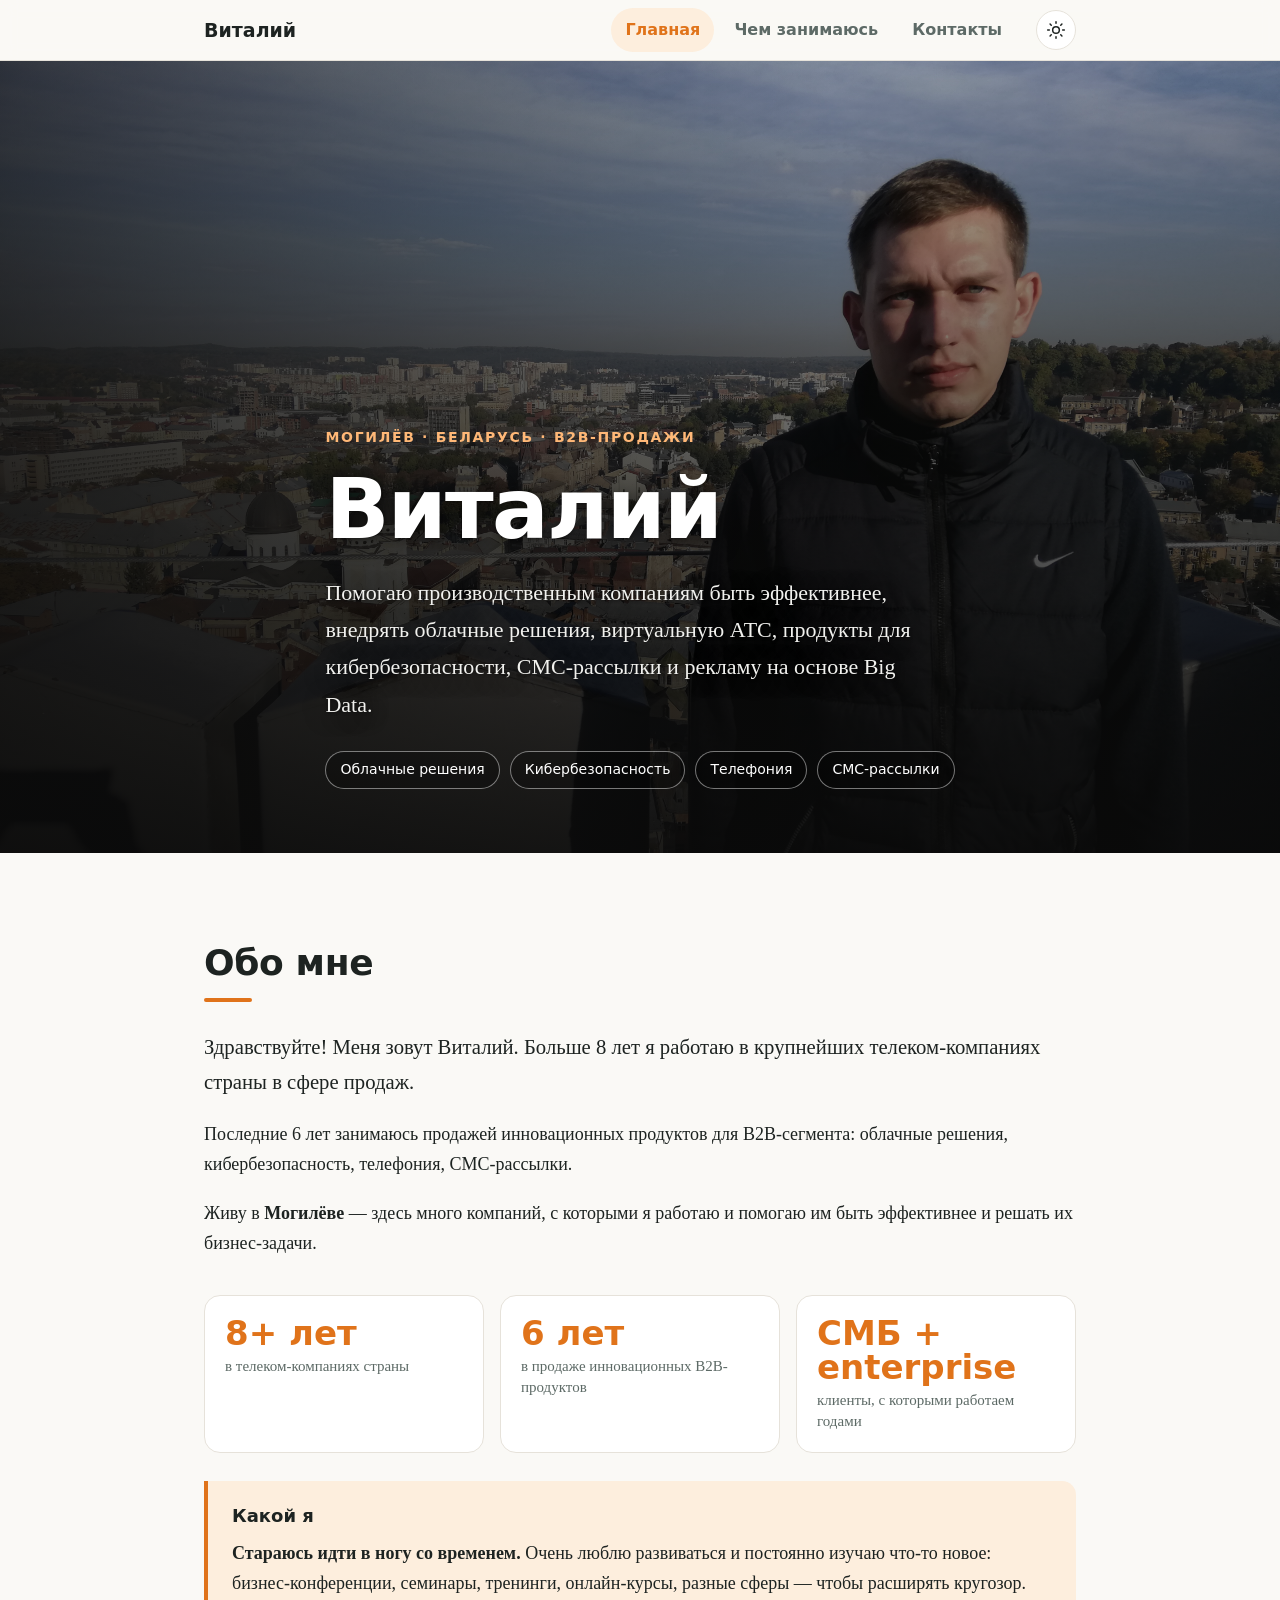
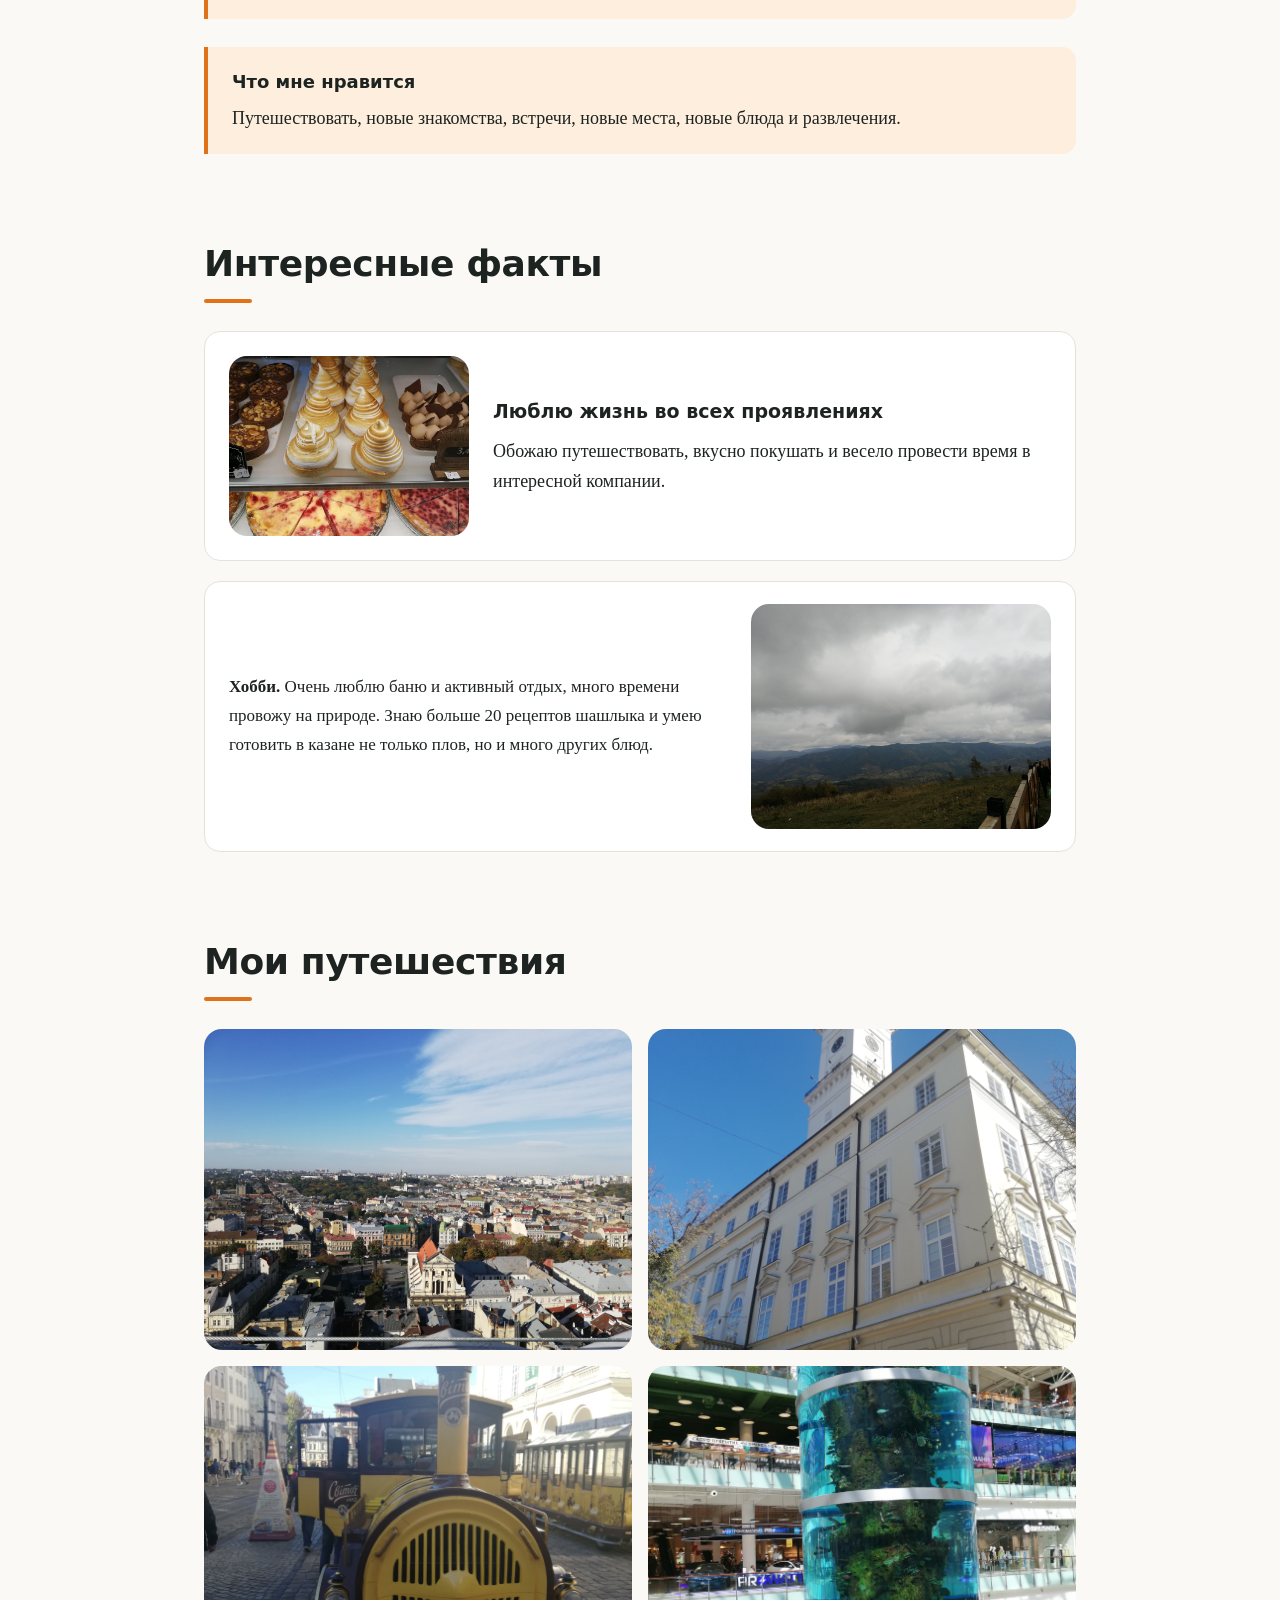
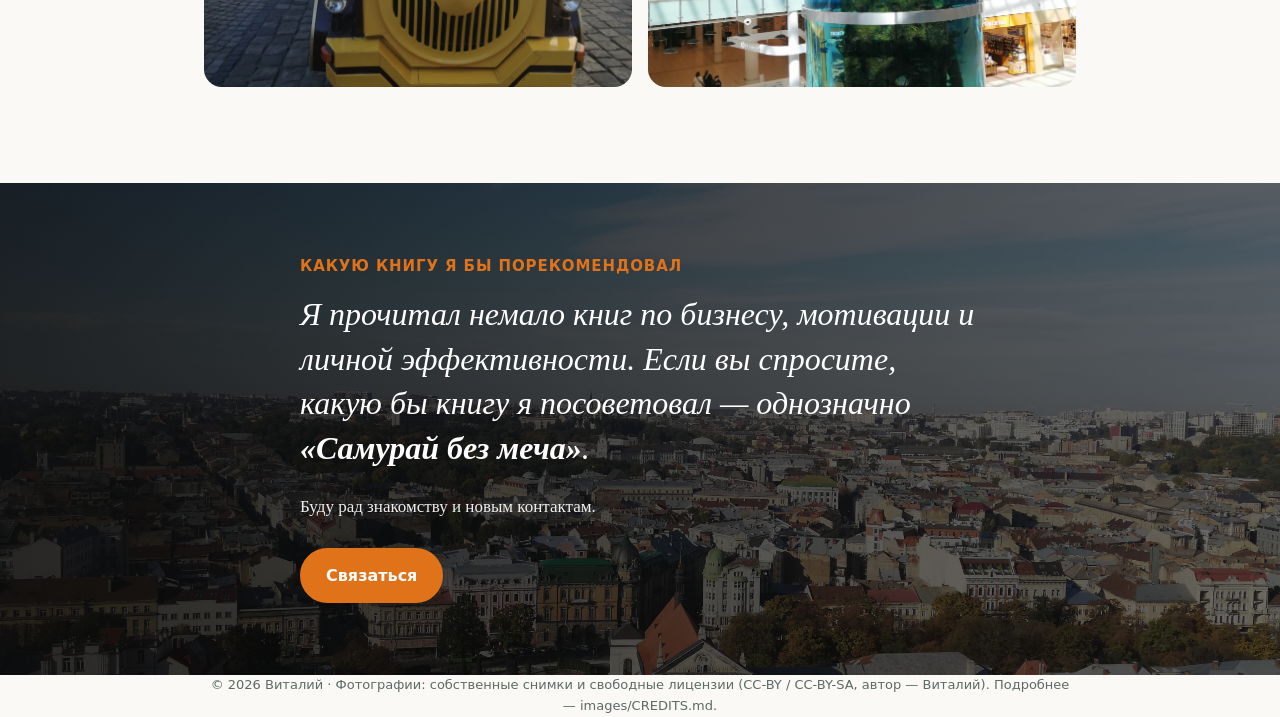
==== commit b68c42f3: "📝 docs: добавлен копирайт в подвал страницы Co-Authored-By: Claude Sonnet 5.5 <noreply@anthropic.com" ====
--- a/index.html
+++ b/index.html
@@ -100,7 +100,7 @@
 </div>
 
 <footer class="wrap">
-  Фотографии: Виталий (собственные снимки), свободные лицензии (CC-BY / CC-BY-SA, автор — Виталий). Подробнее — images/CREDITS.md.
+  © 2026 Виталий · Фотографии: собственные снимки и свободные лицензии (CC-BY / CC-BY-SA, автор — Виталий). Подробнее — images/CREDITS.md.
 </footer>
 
 <script src="site.js"></script>
